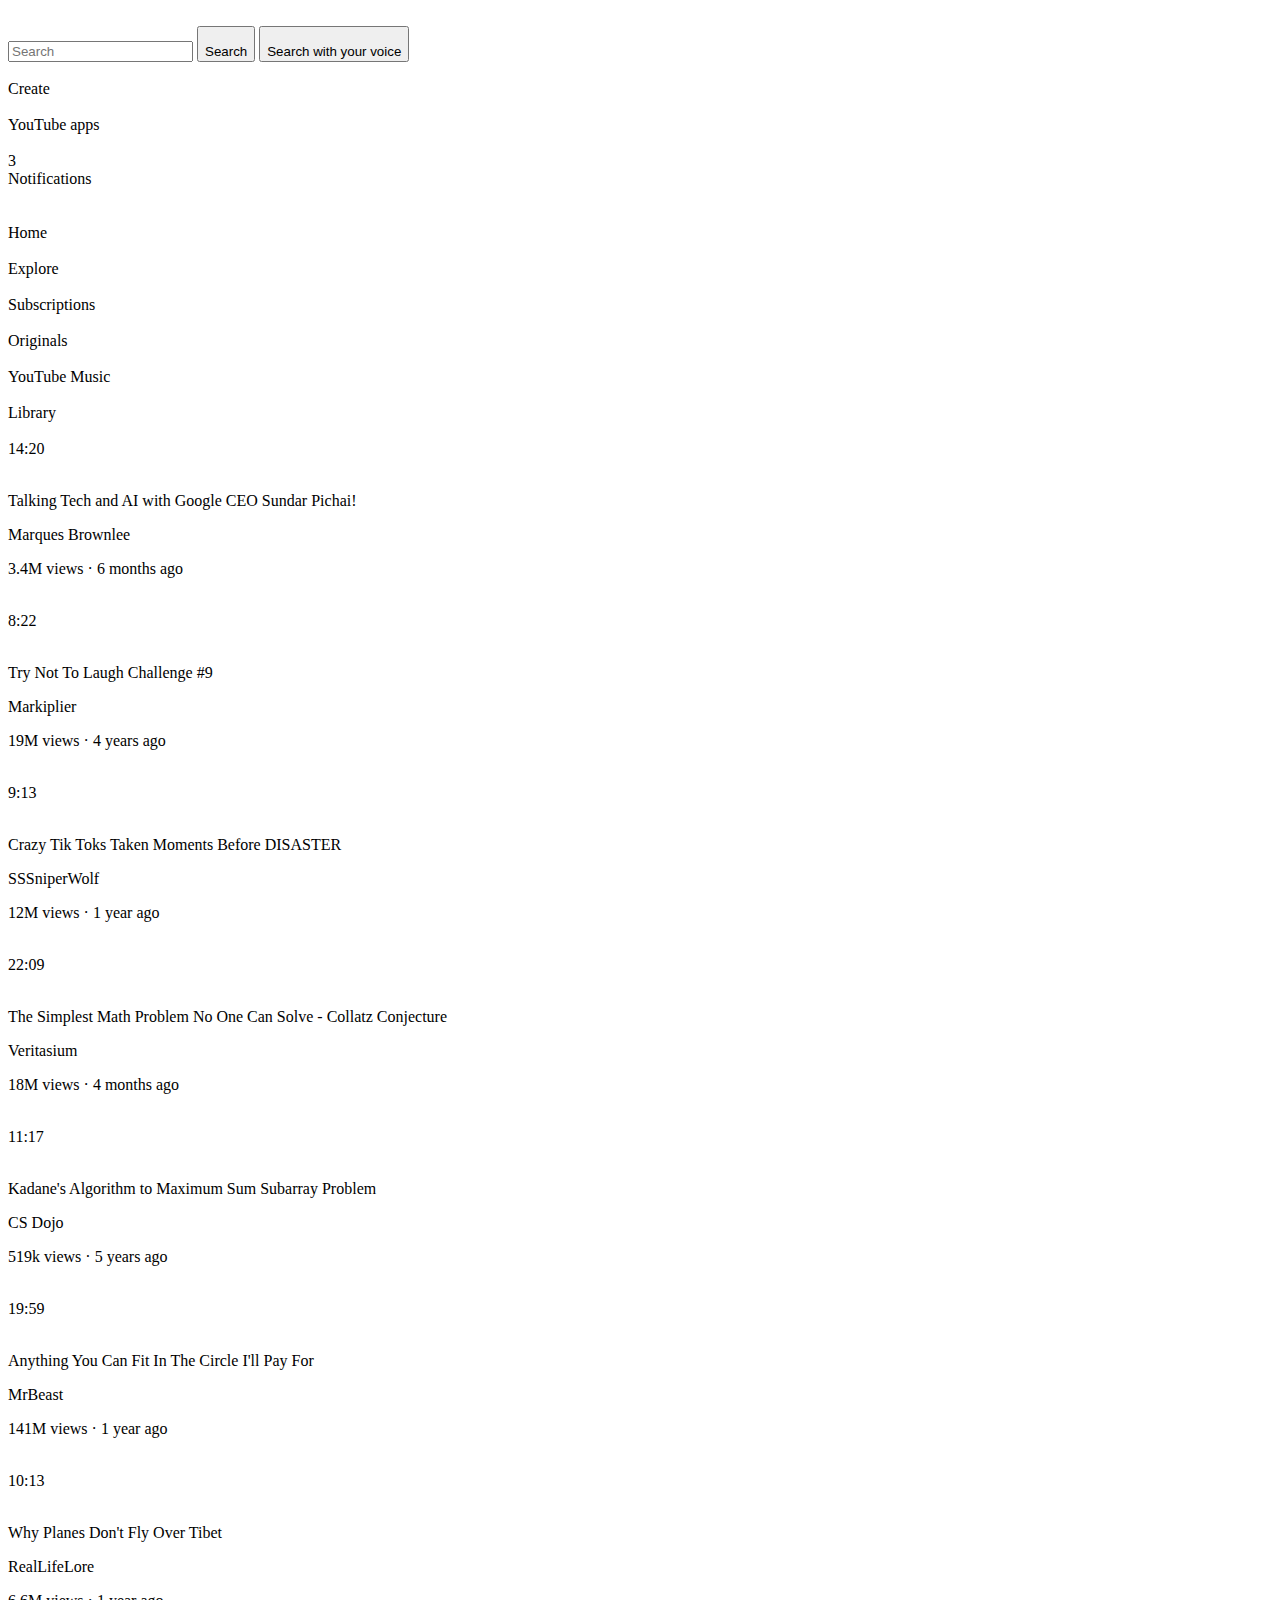
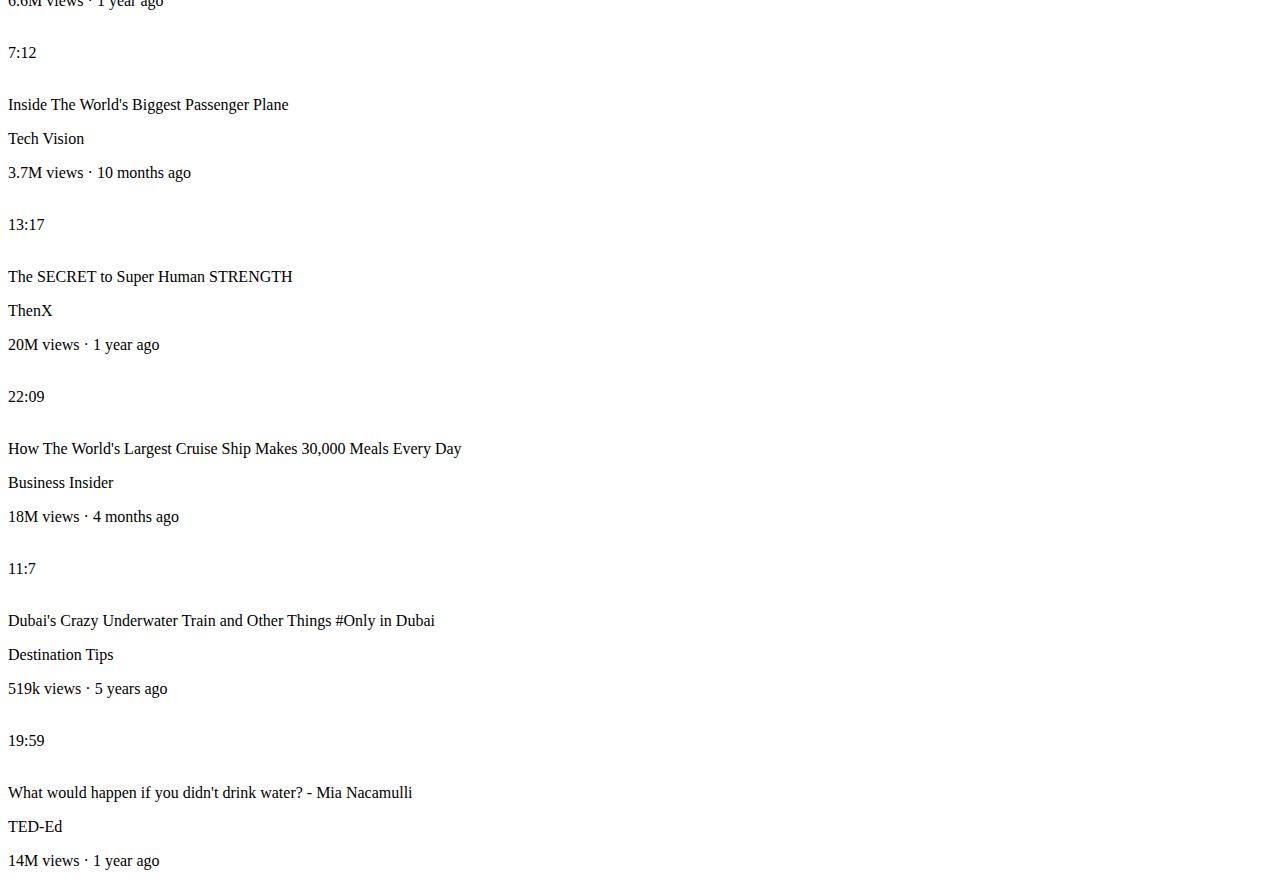
==== youtube.html @ a099b953 "Add files via upload" ====
<!DOCTYPE html>
<html>
  <head>
    <title>YouTube.com Clone</title>
    <link rel="preconnect" href="https://fonts.googleapis.com" />
    <link rel="preconnect" href="https://fonts.gstatic.com" crossorigin />
    <link
      href="https://fonts.googleapis.com/css2?family=Roboto:wght@400;500;700&display=swap"
      rel="stylesheet"
    />

    <link rel="stylesheet" href="styles/general.css" />
    <link rel="stylesheet" href="styles/header.css" />
    <link rel="stylesheet" href="styles/video.css" />
    <link rel="stylesheet" href="styles/sidebar.css" />
  </head>

  <body>
    <header class="header">
      <div class="left-section">
        <img class="hamburger-menu" src="icons/hamburger-menu.svg" alt="" />
        <img class="youtube-logo" src="icons/youtube-logo.svg" alt="" />
      </div>
      <div class="middle-section">
        <input type="text" class="search-bar" placeholder="Search" id="" />

        <button class="search-button">
          <img class="search-icon" src="icons/search.svg" alt="" />
          <div class="tooltip">Search</div>
        </button>

        <button class="voice-search-button">
          <img
            class="voice-search-icon"
            src="icons/voice-search-icon.svg"
            alt=""
          />
          <div class="tooltip">Search with your voice</div>
        </button>
      </div>

      <div class="right-section">
        <div class="upload-icon-container">
          <img class="upload-icon" src="icons/upload.svg" alt="" />
          <div class="tooltip">Create</div>
        </div>
        <div class="youtube-apps-icon-container">
          <img class="youtube-apps-icon" src="icons/youtube-apps.svg" alt="" />
          <div class="tooltip">YouTube apps</div>
        </div>

        <div class="notifications-icon-container">
          <img
            class="notifications-icon"
            src="icons/notifications.svg"
            alt=""
          />
          <div class="notifications-count">3</div>
          <div class="tooltip">Notifications</div>
        </div>

        <img
          class="current-user-picture"
          src="channel-pictures/my-channel.jpeg"
          alt=""
        />
      </div>
    </header>

    <nav class="sidebar">
      <div class="sidebar-link">
        <img src="icons/home.svg" alt="" />
        <div>Home</div>
      </div>
      <div class="sidebar-link">
        <img src="icons/explore.svg" alt="" />
        <div>Explore</div>
      </div>
      <div class="sidebar-link">
        <img src="icons/subscriptions.svg" alt="" />
        <div>Subscriptions</div>
      </div>
      <div class="sidebar-link">
        <img src="icons/originals.svg" alt="" />
        <div>Originals</div>
      </div>
      <div class="sidebar-link">
        <img src="icons/youtube-music.svg" alt="" />
        <div>YouTube Music</div>
      </div>
      <div class="sidebar-link">
        <img src="icons/library.svg" alt="" />
        <div>Library</div>
      </div>
    </nav>

    <main>
      <section class="video-grid">
        <div class="video-preview">
          <div class="thumbnail-row">
            <img class="thumbnail" src="thumbnails/thumbnail-1.webp" alt="" />
            <div class="video-time">14:20</div>
          </div>

          <div class="video-info-grid">
            <div class="channel-picture">
              <img
                class="profile-picture"
                src="channel-pictures/channel-1.jpeg"
                alt=""
              />
            </div>

            <div class="video-info">
              <p class="video-title">
                Talking Tech and AI with Google CEO Sundar Pichai!
              </p>
              <p class="video-author">Marques Brownlee</p>
              <p class="video-stats">3.4M views &#183; 6 months ago</p>
            </div>
          </div>
        </div>

        <div class="video-preview">
          <div class="thumbnail-row">
            <img class="thumbnail" src="thumbnails/thumbnail-2.webp" alt="" />
            <div class="video-time">8:22</div>
          </div>

          <div class="video-info-grid">
            <div class="channel-picture">
              <img
                class="profile-picture"
                src="channel-pictures/channel-2.jpeg"
                alt=""
              />
            </div>

            <div class="video-info">
              <p class="video-title">Try Not To Laugh Challenge #9</p>
              <p class="video-author">Markiplier</p>
              <p class="video-stats">19M views &#183; 4 years ago</p>
            </div>
          </div>
        </div>

        <div class="video-preview">
          <div class="thumbnail-row">
            <img class="thumbnail" src="thumbnails/thumbnail-3.webp" alt="" />
            <div class="video-time">9:13</div>
          </div>

          <div class="video-info-grid">
            <div class="channel-picture">
              <img
                class="profile-picture"
                src="channel-pictures/channel-3.jpeg"
                alt=""
              />
            </div>

            <div class="video-info">
              <p class="video-title">
                Crazy Tik Toks Taken Moments Before DISASTER
              </p>
              <p class="video-author">SSSniperWolf</p>
              <p class="video-stats">12M views &#183; 1 year ago</p>
            </div>
          </div>
        </div>

        <div class="video-preview">
          <div class="thumbnail-row">
            <img class="thumbnail" src="thumbnails/thumbnail-4.webp" alt="" />
            <div class="video-time">22:09</div>
          </div>

          <div class="video-info-grid">
            <div class="channel-picture">
              <img
                class="profile-picture"
                src="channel-pictures/channel-4.jpeg"
                alt=""
              />
            </div>

            <div class="video-info">
              <p class="video-title">
                The Simplest Math Problem No One Can Solve - Collatz Conjecture
              </p>
              <p class="video-author">Veritasium</p>
              <p class="video-stats">18M views &#183; 4 months ago</p>
            </div>
          </div>
        </div>

        <div class="video-preview">
          <div class="thumbnail-row">
            <img class="thumbnail" src="thumbnails/thumbnail-5.webp" alt="" />
            <div class="video-time">11:17</div>
          </div>

          <div class="video-info-grid">
            <div class="channel-picture">
              <img
                class="profile-picture"
                src="channel-pictures/channel-5.jpeg"
                alt=""
              />
            </div>

            <div class="video-info">
              <p class="video-title">
                Kadane's Algorithm to Maximum Sum Subarray Problem
              </p>
              <p class="video-author">CS Dojo</p>
              <p class="video-stats">519k views &#183; 5 years ago</p>
            </div>
          </div>
        </div>

        <div class="video-preview">
          <div class="thumbnail-row">
            <img class="thumbnail" src="thumbnails/thumbnail-6.webp" alt="" />
            <div class="video-time">19:59</div>
          </div>

          <div class="video-info-grid">
            <div class="channel-picture">
              <img
                class="profile-picture"
                src="channel-pictures/channel-6.jpeg"
                alt=""
              />
            </div>

            <div class="video-info">
              <p class="video-title">
                Anything You Can Fit In The Circle I&#39;ll Pay For
              </p>
              <p class="video-author">MrBeast</p>
              <p class="video-stats">141M views &#183; 1 year ago</p>
            </div>
          </div>
        </div>

        <div class="video-preview">
          <div class="thumbnail-row">
            <img class="thumbnail" src="thumbnails/thumbnail-7.webp" alt="" />
            <div class="video-time">10:13</div>
          </div>

          <div class="video-info-grid">
            <div class="channel-picture">
              <img
                class="profile-picture"
                src="channel-pictures/channel-7.jpeg"
                alt=""
              />
            </div>

            <div class="video-info">
              <p class="video-title">Why Planes Don&#39;t Fly Over Tibet</p>
              <p class="video-author">RealLifeLore</p>
              <p class="video-stats">6.6M views &#183; 1 year ago</p>
            </div>
          </div>
        </div>

        <div class="video-preview">
          <div class="thumbnail-row">
            <img class="thumbnail" src="thumbnails/thumbnail-8.webp" alt="" />
            <div class="video-time">7:12</div>
          </div>

          <div class="video-info-grid">
            <div class="channel-picture">
              <img
                class="profile-picture"
                src="channel-pictures/channel-8.jpeg"
                alt=""
              />
            </div>

            <div class="video-info">
              <p class="video-title">
                Inside The World's Biggest Passenger Plane
              </p>
              <p class="video-author">Tech Vision</p>
              <p class="video-stats">3.7M views &#183; 10 months ago</p>
            </div>
          </div>
        </div>

        <div class="video-preview">
          <div class="thumbnail-row">
            <img class="thumbnail" src="thumbnails/thumbnail-9.webp" alt="" />
            <div class="video-time">13:17</div>
          </div>

          <div class="video-info-grid">
            <div class="channel-picture">
              <img
                class="profile-picture"
                src="channel-pictures/channel-9.jpeg"
                alt=""
              />
            </div>

            <div class="video-info">
              <p class="video-title">The SECRET to Super Human STRENGTH</p>
              <p class="video-author">ThenX</p>
              <p class="video-stats">20M views &#183; 1 year ago</p>
            </div>
          </div>
        </div>

        <div class="video-preview">
          <div class="thumbnail-row">
            <img class="thumbnail" src="thumbnails/thumbnail-10.webp" alt="" />
            <div class="video-time">22:09</div>
          </div>

          <div class="video-info-grid">
            <div class="channel-picture">
              <img
                class="profile-picture"
                src="channel-pictures/channel-10.jpeg"
                alt=""
              />
            </div>

            <div class="video-info">
              <p class="video-title">
                How The World's Largest Cruise Ship Makes 30,000 Meals Every Day
              </p>
              <p class="video-author">Business Insider</p>
              <p class="video-stats">18M views &#183; 4 months ago</p>
            </div>
          </div>
        </div>

        <div class="video-preview">
          <div class="thumbnail-row">
            <img class="thumbnail" src="thumbnails/thumbnail-11.webp" alt="" />
            <div class="video-time">11:7</div>
          </div>

          <div class="video-info-grid">
            <div class="channel-picture">
              <img
                class="profile-picture"
                src="channel-pictures/channel-11.jpeg"
                alt=""
              />
            </div>

            <div class="video-info">
              <p class="video-title">
                Dubai's Crazy Underwater Train and Other Things #Only in Dubai
              </p>
              <p class="video-author">Destination Tips</p>
              <p class="video-stats">519k views &#183; 5 years ago</p>
            </div>
          </div>
        </div>

        <div class="video-preview">
          <div class="thumbnail-row">
            <img class="thumbnail" src="thumbnails/thumbnail-12.webp" alt="" />
            <div class="video-time">19:59</div>
          </div>

          <div class="video-info-grid">
            <div class="channel-picture">
              <img
                class="profile-picture"
                src="channel-pictures/channel-12.jpeg"
                alt=""
              />
            </div>

            <div class="video-info">
              <p class="video-title">
                What would happen if you didn&#39;t drink water? - Mia Nacamulli
              </p>
              <p class="video-author">TED-Ed</p>
              <p class="video-stats">14M views &#183; 1 year ago</p>
            </div>
          </div>
        </div>
      </section>
    </main>
  </body>
</html>
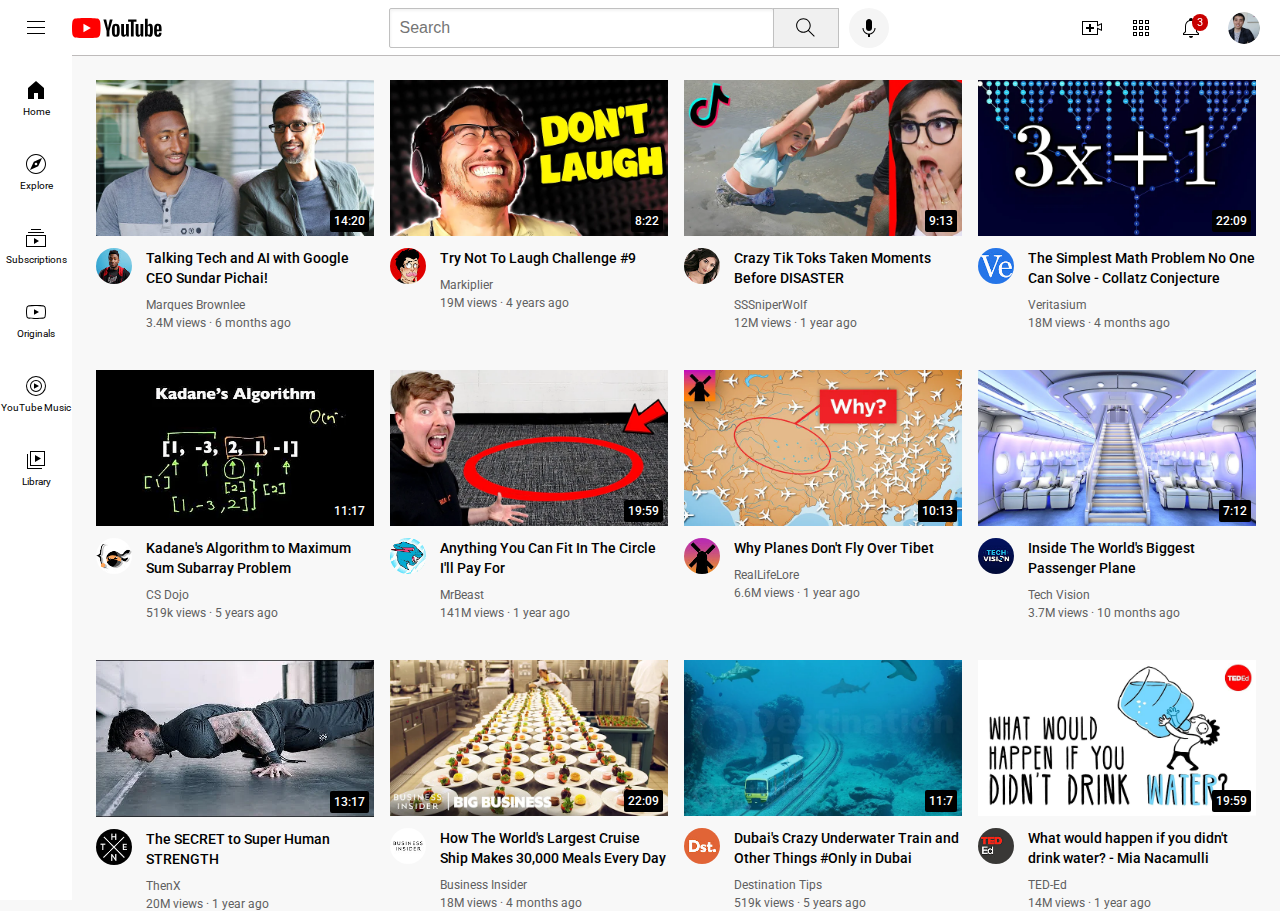
==== commit c5e95653: "Add files via upload" ====
--- a/youtube.html
+++ b/youtube.html
@@ -98,293 +98,479 @@
       <section class="video-grid">
         <div class="video-preview">
           <div class="thumbnail-row">
-            <img class="thumbnail" src="thumbnails/thumbnail-1.webp" alt="" />
+            <a href="https://www.youtube.com/watch?v=n2RNcPRtAiY">
+              <img class="thumbnail" src="thumbnails/thumbnail-1.webp" alt="" />
+            </a>
+
             <div class="video-time">14:20</div>
           </div>
 
           <div class="video-info-grid">
             <div class="channel-picture">
+              <a class="video-link" href="https://www.youtube.com/c/mkbhd">
+                <img
+                  class="profile-picture"
+                  src="channel-pictures/channel-1.jpeg"
+                  alt=""
+                />
+              </a>
+            </div>
+
+            <div class="video-info">
+              <p class="video-title">
+                <a
+                  class="video-link"
+                  href="https://www.youtube.com/watch?v=n2RNcPRtAiY"
+                >
+                  Talking Tech and AI with Google CEO Sundar Pichai!
+                </a>
+              </p>
+
+              <a class="channel-link" href="https://www.youtube.com/c/mkbhd">
+                <p class="video-author">Marques Brownlee</p>
+              </a>
+
+              <p class="video-stats">3.4M views &#183; 6 months ago</p>
+            </div>
+          </div>
+        </div>
+
+        <div class="video-preview">
+          <div class="thumbnail-row">
+            <a href="https://www.youtube.com/watch?v=mP0RAo9SKZk">
+              <img class="thumbnail" src="thumbnails/thumbnail-2.webp" alt="" />
+            </a>
+            <div class="video-time">8:22</div>
+          </div>
+
+          <div class="video-info-grid">
+            <div class="channel-picture">
+              <a href="https://www.youtube.com/c/markiplier">
+                <img
+                  class="profile-picture"
+                  src="channel-pictures/channel-2.jpeg"
+                  alt=""
+                />
+              </a>
+            </div>
+
+            <div class="video-info">
+              <a
+                class="video-link"
+                href="https://www.youtube.com/watch?v=mP0RAo9SKZk"
+              >
+                <p class="video-title">Try Not To Laugh Challenge #9</p>
+              </a>
+
+              <a
+                href="https://www.youtube.com/c/markiplier"
+                class="channel-link"
+              >
+                <p class="video-author">Markiplier</p>
+              </a>
+              <p class="video-stats">19M views &#183; 4 years ago</p>
+            </div>
+          </div>
+        </div>
+
+        <div class="video-preview">
+          <div class="thumbnail-row">
+            <a href="https://www.youtube.com/watch?v=FgjPQQeTh1w">
+              <img class="thumbnail" src="thumbnails/thumbnail-3.webp" alt="" />
+            </a>
+
+            <div class="video-time">9:13</div>
+          </div>
+
+          <div class="video-info-grid">
+            <div class="channel-picture">
+              <a href="https://www.youtube.com/user/SSSniperWolf">
+                <img
+                  class="profile-picture"
+                  src="channel-pictures/channel-3.jpeg"
+                  alt=""
+                />
+              </a>
+            </div>
+
+            <div class="video-info">
+              <a
+                href="https://www.youtube.com/watch?v=FgjPQQeTh1w"
+                class="video-link"
+              >
+                <p class="video-title">
+                  Crazy Tik Toks Taken Moments Before DISASTER
+                </p>
+              </a>
+              <a
+                class="channel-link"
+                href="https://www.youtube.com/user/SSSniperWolf"
+              >
+                <p class="video-author">SSSniperWolf</p>
+              </a>
+
+              <p class="video-stats">12M views &#183; 1 year ago</p>
+            </div>
+          </div>
+        </div>
+
+        <div class="video-preview">
+          <div class="thumbnail-row">
+            <a href="https://www.youtube.com/watch?v=094y1Z2wpJg">
+              <img class="thumbnail" src="thumbnails/thumbnail-4.webp" alt="" />
+            </a>
+            <div class="video-time">22:09</div>
+          </div>
+
+          <div class="video-info-grid">
+            <div class="channel-picture">
+              <a href="https://www.youtube.com/c/veritasium">
+                <img
+                  class="profile-picture"
+                  src="channel-pictures/channel-4.jpeg"
+                  alt=""
+                />
+              </a>
+            </div>
+
+            <div class="video-info">
+              <a
+                href="https://www.youtube.com/watch?v=094y1Z2wpJg"
+                class="video-link"
+              >
+                <p class="video-title">
+                  The Simplest Math Problem No One Can Solve - Collatz
+                  Conjecture
+                </p>
+              </a>
+              <a
+                href="https://www.youtube.com/c/veritasium"
+                class="channel-link"
+              >
+                <p class="video-author">Veritasium</p>
+              </a>
+              <p class="video-stats">18M views &#183; 4 months ago</p>
+            </div>
+          </div>
+        </div>
+
+        <div class="video-preview">
+          <div class="thumbnail-row">
+            <a href="https://www.youtube.com/watch?v=86CQq3pKSUw">
+              <img class="thumbnail" src="thumbnails/thumbnail-5.webp" alt="" />
+            </a>
+            <div class="video-time">11:17</div>
+          </div>
+
+          <div class="video-info-grid">
+            <div class="channel-picture">
+              <a href="https://www.youtube.com/c/CSDojo">
+                <img
+                  class="profile-picture"
+                  src="channel-pictures/channel-5.jpeg"
+                  alt=""
+                />
+              </a>
+            </div>
+
+            <div class="video-info">
+              <a
+                href="https://www.youtube.com/watch?v=86CQq3pKSUw"
+                class="channel-link"
+              >
+                <p class="video-title">
+                  Kadane's Algorithm to Maximum Sum Subarray Problem
+                </p>
+              </a>
+              <a href="https://www.youtube.com/c/CSDojo" class="channel-link">
+                <p class="video-author">CS Dojo</p>
+              </a>
+              <p class="video-stats">519k views &#183; 5 years ago</p>
+            </div>
+          </div>
+        </div>
+
+        <div class="video-preview">
+          <div class="thumbnail-row">
+            <a href="https://www.youtube.com/watch?v=yXWw0_UfSFg">
+              <img class="thumbnail" src="thumbnails/thumbnail-6.webp" alt="" />
+            </a>
+            <div class="video-time">19:59</div>
+          </div>
+
+          <div class="video-info-grid">
+            <div class="channel-picture">
+              <a
+                href="https://www.youtube.com/channel/UCX6OQ3DkcsbYNE6H8uQQuVA"
+              >
+                <img
+                  class="profile-picture"
+                  src="channel-pictures/channel-6.jpeg"
+                  alt=""
+                />
+              </a>
+            </div>
+
+            <div class="video-info">
+              <a
+                href="https://www.youtube.com/watch?v=yXWw0_UfSFg"
+                class="video-link"
+              >
+                <p class="video-title">
+                  Anything You Can Fit In The Circle I&#39;ll Pay For
+                </p>
+              </a>
+              <a
+                href="https://www.youtube.com/channel/UCX6OQ3DkcsbYNE6H8uQQuVA"
+                class="channel-link"
+              >
+                <p class="video-author">MrBeast</p>
+              </a>
+              <p class="video-stats">141M views &#183; 1 year ago</p>
+            </div>
+          </div>
+        </div>
+
+        <div class="video-preview">
+          <div class="thumbnail-row">
+            <a href="https://www.youtube.com/watch?v=fNVa1qMbF9Y">
+              <img class="thumbnail" src="thumbnails/thumbnail-7.webp" alt="" />
+            </a>
+            <div class="video-time">10:13</div>
+          </div>
+
+          <div class="video-info-grid">
+            <div class="channel-picture">
+              <a
+                href="https://www.youtube.com/channel/UCP5tjEmvPItGyLhmjdwP7Ww"
+              >
+                <img
+                  class="profile-picture"
+                  src="channel-pictures/channel-7.jpeg"
+                  alt=""
+                />
+              </a>
+            </div>
+
+            <div class="video-info">
+              <a
+                href="https://www.youtube.com/watch?v=fNVa1qMbF9Y"
+                class="video-link"
+              >
+                <p class="video-title">Why Planes Don&#39;t Fly Over Tibet</p>
+              </a>
+              <a
+                href="https://www.youtube.com/channel/UCP5tjEmvPItGyLhmjdwP7Ww"
+                class="channel-link"
+              >
+                <p class="video-author">RealLifeLore</p>
+              </a>
+              <p class="video-stats">6.6M views &#183; 1 year ago</p>
+            </div>
+          </div>
+        </div>
+
+        <div class="video-preview">
+          <div class="thumbnail-row">
+            <a href="https://www.youtube.com/watch?v=lFm4EM1juls">
+              <img class="thumbnail" src="thumbnails/thumbnail-8.webp" alt="" />
+            </a>
+            <div class="video-time">7:12</div>
+          </div>
+
+          <div class="video-info-grid">
+            <div class="channel-picture">
+              <a
+                href="https://www.youtube.com/channel/UCHAK6CyegY22Zj2GWrcaIxg"
+              >
+                <img
+                  class="profile-picture"
+                  src="channel-pictures/channel-8.jpeg"
+                  alt=""
+                />
+              </a>
+            </div>
+
+            <div class="video-info">
+              <a
+                href="https://www.youtube.com/watch?v=lFm4EM1juls"
+                class="video-link"
+              >
+                <p class="video-title">
+                  Inside The World's Biggest Passenger Plane
+                </p>
+              </a>
+              <a
+                href="https://www.youtube.com/channel/UCHAK6CyegY22Zj2GWrcaIxg"
+                class="channel-link"
+              >
+                <p class="video-author">Tech Vision</p>
+              </a>
+              <p class="video-stats">3.7M views &#183; 10 months ago</p>
+            </div>
+          </div>
+        </div>
+
+        <div class="video-preview">
+          <div class="thumbnail-row">
+            <a href="https://www.youtube.com/watch?v=ixmxOlcrlUc">
+              <img class="thumbnail" src="thumbnails/thumbnail-9.webp" alt="" />
+            </a>
+            <div class="video-time">13:17</div>
+          </div>
+
+          <div class="video-info-grid">
+            <div class="channel-picture">
+              <a href="https://www.youtube.com/c/OFFICIALTHENXSTUDIOS">
+                <img
+                  class="profile-picture"
+                  src="channel-pictures/channel-9.jpeg"
+                  alt=""
+                />
+              </a>
+            </div>
+
+            <div class="video-info">
+              <a
+                href="https://www.youtube.com/watch?v=ixmxOlcrlUc"
+                class="video-link"
+              >
+                <p class="video-title">The SECRET to Super Human STRENGTH</p>
+              </a>
+              <a
+                href="https://www.youtube.com/c/OFFICIALTHENXSTUDIOS"
+                class="channel-link"
+              >
+                <p class="video-author">ThenX</p>
+              </a>
+              <p class="video-stats">20M views &#183; 1 year ago</p>
+            </div>
+          </div>
+        </div>
+
+        <div class="video-preview">
+          <div class="thumbnail-row">
+            <a href="https://www.youtube.com/watch?v=R2vXbFp5C9o">
               <img
-                class="profile-picture"
-                src="channel-pictures/channel-1.jpeg"
+                class="thumbnail"
+                src="thumbnails/thumbnail-10.webp"
                 alt=""
               />
-            </div>
-
-            <div class="video-info">
-              <p class="video-title">
-                Talking Tech and AI with Google CEO Sundar Pichai!
-              </p>
-              <p class="video-author">Marques Brownlee</p>
-              <p class="video-stats">3.4M views &#183; 6 months ago</p>
-            </div>
-          </div>
-        </div>
-
-        <div class="video-preview">
-          <div class="thumbnail-row">
-            <img class="thumbnail" src="thumbnails/thumbnail-2.webp" alt="" />
-            <div class="video-time">8:22</div>
-          </div>
-
-          <div class="video-info-grid">
-            <div class="channel-picture">
+            </a>
+            <div class="video-time">22:09</div>
+          </div>
+
+          <div class="video-info-grid">
+            <div class="channel-picture">
+              <a href="https://www.youtube.com/user/businessinsider">
+                <img
+                  class="profile-picture"
+                  src="channel-pictures/channel-10.jpeg"
+                  alt=""
+                />
+              </a>
+            </div>
+
+            <div class="video-info">
+              <a
+                href="https://www.youtube.com/watch?v=R2vXbFp5C9o"
+                class="video-link"
+              >
+                <p class="video-title">
+                  How The World's Largest Cruise Ship Makes 30,000 Meals Every
+                  Day
+                </p>
+              </a>
+              <a
+                href="https://www.youtube.com/user/businessinsider"
+                class="channel-link"
+              >
+                <p class="video-author">Business Insider</p>
+              </a>
+              <p class="video-stats">18M views &#183; 4 months ago</p>
+            </div>
+          </div>
+        </div>
+
+        <div class="video-preview">
+          <div class="thumbnail-row">
+            <a href="https://www.youtube.com/watch?v=0nZuYyXET3s">
               <img
-                class="profile-picture"
-                src="channel-pictures/channel-2.jpeg"
+                class="thumbnail"
+                src="thumbnails/thumbnail-11.webp"
                 alt=""
               />
-            </div>
-
-            <div class="video-info">
-              <p class="video-title">Try Not To Laugh Challenge #9</p>
-              <p class="video-author">Markiplier</p>
-              <p class="video-stats">19M views &#183; 4 years ago</p>
-            </div>
-          </div>
-        </div>
-
-        <div class="video-preview">
-          <div class="thumbnail-row">
-            <img class="thumbnail" src="thumbnails/thumbnail-3.webp" alt="" />
-            <div class="video-time">9:13</div>
-          </div>
-
-          <div class="video-info-grid">
-            <div class="channel-picture">
+            </a>
+            <div class="video-time">11:7</div>
+          </div>
+
+          <div class="video-info-grid">
+            <div class="channel-picture">
+              <a href="https://www.youtube.com/c/Destinationtips">
+                <img
+                  class="profile-picture"
+                  src="channel-pictures/channel-11.jpeg"
+                  alt=""
+                />
+              </a>
+            </div>
+
+            <div class="video-info">
+              <a
+                href="https://www.youtube.com/watch?v=0nZuYyXET3s"
+                class="video-link"
+              >
+                <p class="video-title">
+                  Dubai's Crazy Underwater Train and Other Things #Only in Dubai
+                </p>
+              </a>
+              <a
+                href="https://www.youtube.com/c/Destinationtips"
+                class="channel-link"
+              >
+                <p class="video-author">Destination Tips</p>
+              </a>
+              <p class="video-stats">519k views &#183; 5 years ago</p>
+            </div>
+          </div>
+        </div>
+
+        <div class="video-preview">
+          <div class="thumbnail-row">
+            <a href="https://www.youtube.com/watch?v=9iMGFqMmUFs">
               <img
-                class="profile-picture"
-                src="channel-pictures/channel-3.jpeg"
+                class="thumbnail"
+                src="thumbnails/thumbnail-12.webp"
                 alt=""
               />
-            </div>
-
-            <div class="video-info">
-              <p class="video-title">
-                Crazy Tik Toks Taken Moments Before DISASTER
-              </p>
-              <p class="video-author">SSSniperWolf</p>
-              <p class="video-stats">12M views &#183; 1 year ago</p>
-            </div>
-          </div>
-        </div>
-
-        <div class="video-preview">
-          <div class="thumbnail-row">
-            <img class="thumbnail" src="thumbnails/thumbnail-4.webp" alt="" />
-            <div class="video-time">22:09</div>
-          </div>
-
-          <div class="video-info-grid">
-            <div class="channel-picture">
-              <img
-                class="profile-picture"
-                src="channel-pictures/channel-4.jpeg"
-                alt=""
-              />
-            </div>
-
-            <div class="video-info">
-              <p class="video-title">
-                The Simplest Math Problem No One Can Solve - Collatz Conjecture
-              </p>
-              <p class="video-author">Veritasium</p>
-              <p class="video-stats">18M views &#183; 4 months ago</p>
-            </div>
-          </div>
-        </div>
-
-        <div class="video-preview">
-          <div class="thumbnail-row">
-            <img class="thumbnail" src="thumbnails/thumbnail-5.webp" alt="" />
-            <div class="video-time">11:17</div>
-          </div>
-
-          <div class="video-info-grid">
-            <div class="channel-picture">
-              <img
-                class="profile-picture"
-                src="channel-pictures/channel-5.jpeg"
-                alt=""
-              />
-            </div>
-
-            <div class="video-info">
-              <p class="video-title">
-                Kadane's Algorithm to Maximum Sum Subarray Problem
-              </p>
-              <p class="video-author">CS Dojo</p>
-              <p class="video-stats">519k views &#183; 5 years ago</p>
-            </div>
-          </div>
-        </div>
-
-        <div class="video-preview">
-          <div class="thumbnail-row">
-            <img class="thumbnail" src="thumbnails/thumbnail-6.webp" alt="" />
+            </a>
             <div class="video-time">19:59</div>
           </div>
 
           <div class="video-info-grid">
             <div class="channel-picture">
-              <img
-                class="profile-picture"
-                src="channel-pictures/channel-6.jpeg"
-                alt=""
-              />
-            </div>
-
-            <div class="video-info">
-              <p class="video-title">
-                Anything You Can Fit In The Circle I&#39;ll Pay For
-              </p>
-              <p class="video-author">MrBeast</p>
-              <p class="video-stats">141M views &#183; 1 year ago</p>
-            </div>
-          </div>
-        </div>
-
-        <div class="video-preview">
-          <div class="thumbnail-row">
-            <img class="thumbnail" src="thumbnails/thumbnail-7.webp" alt="" />
-            <div class="video-time">10:13</div>
-          </div>
-
-          <div class="video-info-grid">
-            <div class="channel-picture">
-              <img
-                class="profile-picture"
-                src="channel-pictures/channel-7.jpeg"
-                alt=""
-              />
-            </div>
-
-            <div class="video-info">
-              <p class="video-title">Why Planes Don&#39;t Fly Over Tibet</p>
-              <p class="video-author">RealLifeLore</p>
-              <p class="video-stats">6.6M views &#183; 1 year ago</p>
-            </div>
-          </div>
-        </div>
-
-        <div class="video-preview">
-          <div class="thumbnail-row">
-            <img class="thumbnail" src="thumbnails/thumbnail-8.webp" alt="" />
-            <div class="video-time">7:12</div>
-          </div>
-
-          <div class="video-info-grid">
-            <div class="channel-picture">
-              <img
-                class="profile-picture"
-                src="channel-pictures/channel-8.jpeg"
-                alt=""
-              />
-            </div>
-
-            <div class="video-info">
-              <p class="video-title">
-                Inside The World's Biggest Passenger Plane
-              </p>
-              <p class="video-author">Tech Vision</p>
-              <p class="video-stats">3.7M views &#183; 10 months ago</p>
-            </div>
-          </div>
-        </div>
-
-        <div class="video-preview">
-          <div class="thumbnail-row">
-            <img class="thumbnail" src="thumbnails/thumbnail-9.webp" alt="" />
-            <div class="video-time">13:17</div>
-          </div>
-
-          <div class="video-info-grid">
-            <div class="channel-picture">
-              <img
-                class="profile-picture"
-                src="channel-pictures/channel-9.jpeg"
-                alt=""
-              />
-            </div>
-
-            <div class="video-info">
-              <p class="video-title">The SECRET to Super Human STRENGTH</p>
-              <p class="video-author">ThenX</p>
-              <p class="video-stats">20M views &#183; 1 year ago</p>
-            </div>
-          </div>
-        </div>
-
-        <div class="video-preview">
-          <div class="thumbnail-row">
-            <img class="thumbnail" src="thumbnails/thumbnail-10.webp" alt="" />
-            <div class="video-time">22:09</div>
-          </div>
-
-          <div class="video-info-grid">
-            <div class="channel-picture">
-              <img
-                class="profile-picture"
-                src="channel-pictures/channel-10.jpeg"
-                alt=""
-              />
-            </div>
-
-            <div class="video-info">
-              <p class="video-title">
-                How The World's Largest Cruise Ship Makes 30,000 Meals Every Day
-              </p>
-              <p class="video-author">Business Insider</p>
-              <p class="video-stats">18M views &#183; 4 months ago</p>
-            </div>
-          </div>
-        </div>
-
-        <div class="video-preview">
-          <div class="thumbnail-row">
-            <img class="thumbnail" src="thumbnails/thumbnail-11.webp" alt="" />
-            <div class="video-time">11:7</div>
-          </div>
-
-          <div class="video-info-grid">
-            <div class="channel-picture">
-              <img
-                class="profile-picture"
-                src="channel-pictures/channel-11.jpeg"
-                alt=""
-              />
-            </div>
-
-            <div class="video-info">
-              <p class="video-title">
-                Dubai's Crazy Underwater Train and Other Things #Only in Dubai
-              </p>
-              <p class="video-author">Destination Tips</p>
-              <p class="video-stats">519k views &#183; 5 years ago</p>
-            </div>
-          </div>
-        </div>
-
-        <div class="video-preview">
-          <div class="thumbnail-row">
-            <img class="thumbnail" src="thumbnails/thumbnail-12.webp" alt="" />
-            <div class="video-time">19:59</div>
-          </div>
-
-          <div class="video-info-grid">
-            <div class="channel-picture">
-              <img
-                class="profile-picture"
-                src="channel-pictures/channel-12.jpeg"
-                alt=""
-              />
-            </div>
-
-            <div class="video-info">
-              <p class="video-title">
-                What would happen if you didn&#39;t drink water? - Mia Nacamulli
-              </p>
-              <p class="video-author">TED-Ed</p>
+              <a href="https://www.youtube.com/teded">
+                <img
+                  class="profile-picture"
+                  src="channel-pictures/channel-12.jpeg"
+                  alt=""
+                />
+              </a>
+            </div>
+
+            <div class="video-info">
+              <a
+                href="https://www.youtube.com/watch?v=9iMGFqMmUFs"
+                class="video-link"
+              >
+                <p class="video-title">
+                  What would happen if you didn&#39;t drink water? - Mia
+                  Nacamulli
+                </p>
+              </a>
+              <a href="https://www.youtube.com/teded" class="channel-link">
+                <p class="video-author">TED-Ed</p>
+              </a>
               <p class="video-stats">14M views &#183; 1 year ago</p>
             </div>
           </div>
--- a/styles/general.css
+++ b/styles/general.css
@@ -0,0 +1,13 @@
+p {
+    margin-top: 0;
+    margin-bottom: 0;
+  }
+
+  body{
+    font-family: Roboto, Arial;
+    margin: 0;
+    padding-top: 80px;
+    padding-left: 96px;
+    padding-right: 24px;
+    background-color: rgb(248, 248, 248);
+  }--- a/styles/header.css
+++ b/styles/header.css
@@ -0,0 +1,158 @@
+.header{
+    height: 55px;
+
+    display: flex;
+    flex-direction: row;
+    justify-content: space-between;
+
+    position: fixed;
+    top: 0;
+    right: 0;
+    left: 0;
+    z-index: 100;
+    background-color: white;
+    border-bottom-width: 1px;
+    border-bottom-style: solid;
+    border-bottom-color: rgb(190, 187, 187);
+}
+
+.left-section{
+    
+    display: flex;
+    align-items: center;
+}
+.hamburger-menu{
+    height: 24px;
+    margin-left: 24px;
+    margin-right: 24px;
+}
+
+.youtube-logo{
+    height: 20px;
+}
+
+.middle-section{
+    flex: 1;
+    margin-left: 70px;
+    margin-right: 35px;
+    max-width: 500px;
+    display: flex;
+    align-items: center;
+}
+
+.search-bar{
+    flex: 1;
+    height: 36px;
+    padding-left: 10px;
+    font-size: 16px;
+    border: 1px solid rgb(192, 192, 192);
+    border-radius: 2px;
+    box-shadow: inset 1px 2px 3px rgba(0,0,0,0.05);
+    width: 0;
+}
+
+.search-bar::placeholder{
+    font-size: 16px;
+}
+.search-button{
+    height: 40px;
+    width: 66px;
+    background-color:rgb(240, 240, 240);
+    border-width: 1px;
+    border-style: solid;
+    border-color: rgb(192, 192, 192);
+    margin-left: -1px;
+    margin-right: 10px;
+
+}
+
+.search-button,.voice-search-button,.upload-icon-container,.youtube-apps-icon-container,.notifications-icon-container{
+    display: flex;
+    justify-content: center;
+    align-items: center;
+    position: relative;
+}
+
+.search-button .tooltip,.voice-search-button .tooltip,.upload-icon-container .tooltip,.youtube-apps-icon-container .tooltip,.notifications-icon-container .tooltip{
+    position: absolute;
+    background-color: gray;
+    color: white;
+    padding-top: 4px;
+    padding-bottom: 4px;
+    padding-left: 8px;
+    padding-right: 8px;
+    border-radius: 2px;
+    font-size: 12px;
+    bottom: -30px;
+    opacity: 0;
+    transition: opacity 0.15s;
+    pointer-events: none;
+    white-space: nowrap;
+}
+
+.search-button:hover .tooltip,.voice-search-button:hover .tooltip,.upload-icon-container:hover .tooltip,.youtube-apps-icon-container:hover .tooltip,.notifications-icon-container:hover .tooltip{
+    opacity: 1;
+}
+
+.search-icon{
+    height: 25px;
+    
+}
+
+.voice-search-button{
+    height: 40px;
+    width: 40px;
+    border-radius: 20px;
+    border: none;
+    background-color: rgb(245, 245, 245);
+}
+
+.voice-search-icon{
+    height: 24px;
+    
+   
+}
+
+.right-section{
+    width: 180px;
+    margin-right: 20px;
+    display: flex;
+    align-items: center;
+    justify-content: space-between;
+    flex-shrink: 0;
+}
+
+.upload-icon{
+    height: 24px;
+}
+
+.youtube-apps-icon{
+    height: 24px;
+}
+
+.notifications-icon{
+    height: 24px;
+
+}
+
+.notifications-icon-container{
+    position: relative;
+}
+
+.notifications-count{
+    position: absolute;
+    top: -2px;
+    right: -5px;
+    background-color: rgb(200, 0, 0);
+    color: white;
+    font-size: 11px;
+    padding-top: 2px;
+    padding-bottom: 2px;
+    padding-left: 5px;
+    padding-right: 5px;
+    border-radius: 10px;
+}
+.current-user-picture{
+    height: 32px;
+    border-radius: 16px;
+}--- a/styles/video.css
+++ b/styles/video.css
@@ -0,0 +1,86 @@
+
+  .thumbnail {
+    width: 100%;
+  }
+ 
+  .video-title {
+    margin-top: 0;
+    font-size: 14px;
+    font-weight: 500;
+    line-height: 20px;
+    margin-bottom: 10px;
+  }
+
+  .video-info-grid {
+    display: grid;
+    grid-template-columns: 50px 1fr;
+  }
+
+  .video-link {
+    text-decoration: none;
+    color: black;
+  }
+
+ .channel-link {
+    text-decoration: none;
+    color: inherit;
+  }
+
+
+  .profile-picture {
+    width: 36px;
+    border-radius: 50px;
+  }
+
+  .thumbnail-row {
+    margin-bottom: 8px;
+    position: relative;
+  }
+
+  .video-author,
+  .video-stats {
+    font-size: 12px;
+    color: rgb(96, 96, 96);
+  }
+
+  .video-author {
+    margin-bottom: 4px;
+  }
+
+  .video-grid {
+    
+    display: grid;
+    grid-template-columns: 1fr 1fr 1fr;
+    column-gap: 16px;
+    row-gap: 40px;
+  }
+
+  @media(max-width: 750px){
+    .video-grid{
+      grid-template-columns: 1fr 1fr;
+    }
+  }
+
+  @media(min-width:751px) and(max-width: 999px){
+    .video-grid{
+      grid-template-columns: 1fr 1fr 1fr;
+    }
+  }
+
+  @media(min-width: 1000px){
+    .video-grid{
+      grid-template-columns: 1fr 1fr 1fr 1fr;
+    }
+  }
+
+  .video-time{
+    font-size: 12px;
+    font-weight: 500;
+    padding: 4px ;
+    border-radius: 2px;
+    background-color: black;
+    color: white;
+    position: absolute;
+    bottom: 8px;
+    right: 5px;
+  }
--- a/styles/sidebar.css
+++ b/styles/sidebar.css
@@ -0,0 +1,32 @@
+.sidebar{
+    position: fixed;
+    left: 0;
+    bottom: 0;
+    top: 55px;
+    background-color: white;
+    width: 72px;
+    z-index: 200;
+    padding-top: 5px;
+}
+
+.sidebar-link{
+    height: 74px;
+    display: flex;
+    justify-content: center;
+    align-items: center;
+    flex-direction: column;
+    cursor: pointer;
+}
+
+.sidebar-link:hover{
+    background-color: rgb(235, 235, 235);
+}
+
+.sidebar-link img{
+    height: 24px;
+    margin-bottom: 4px;
+}
+
+.sidebar-link div{
+    font-size: 10px;
+}